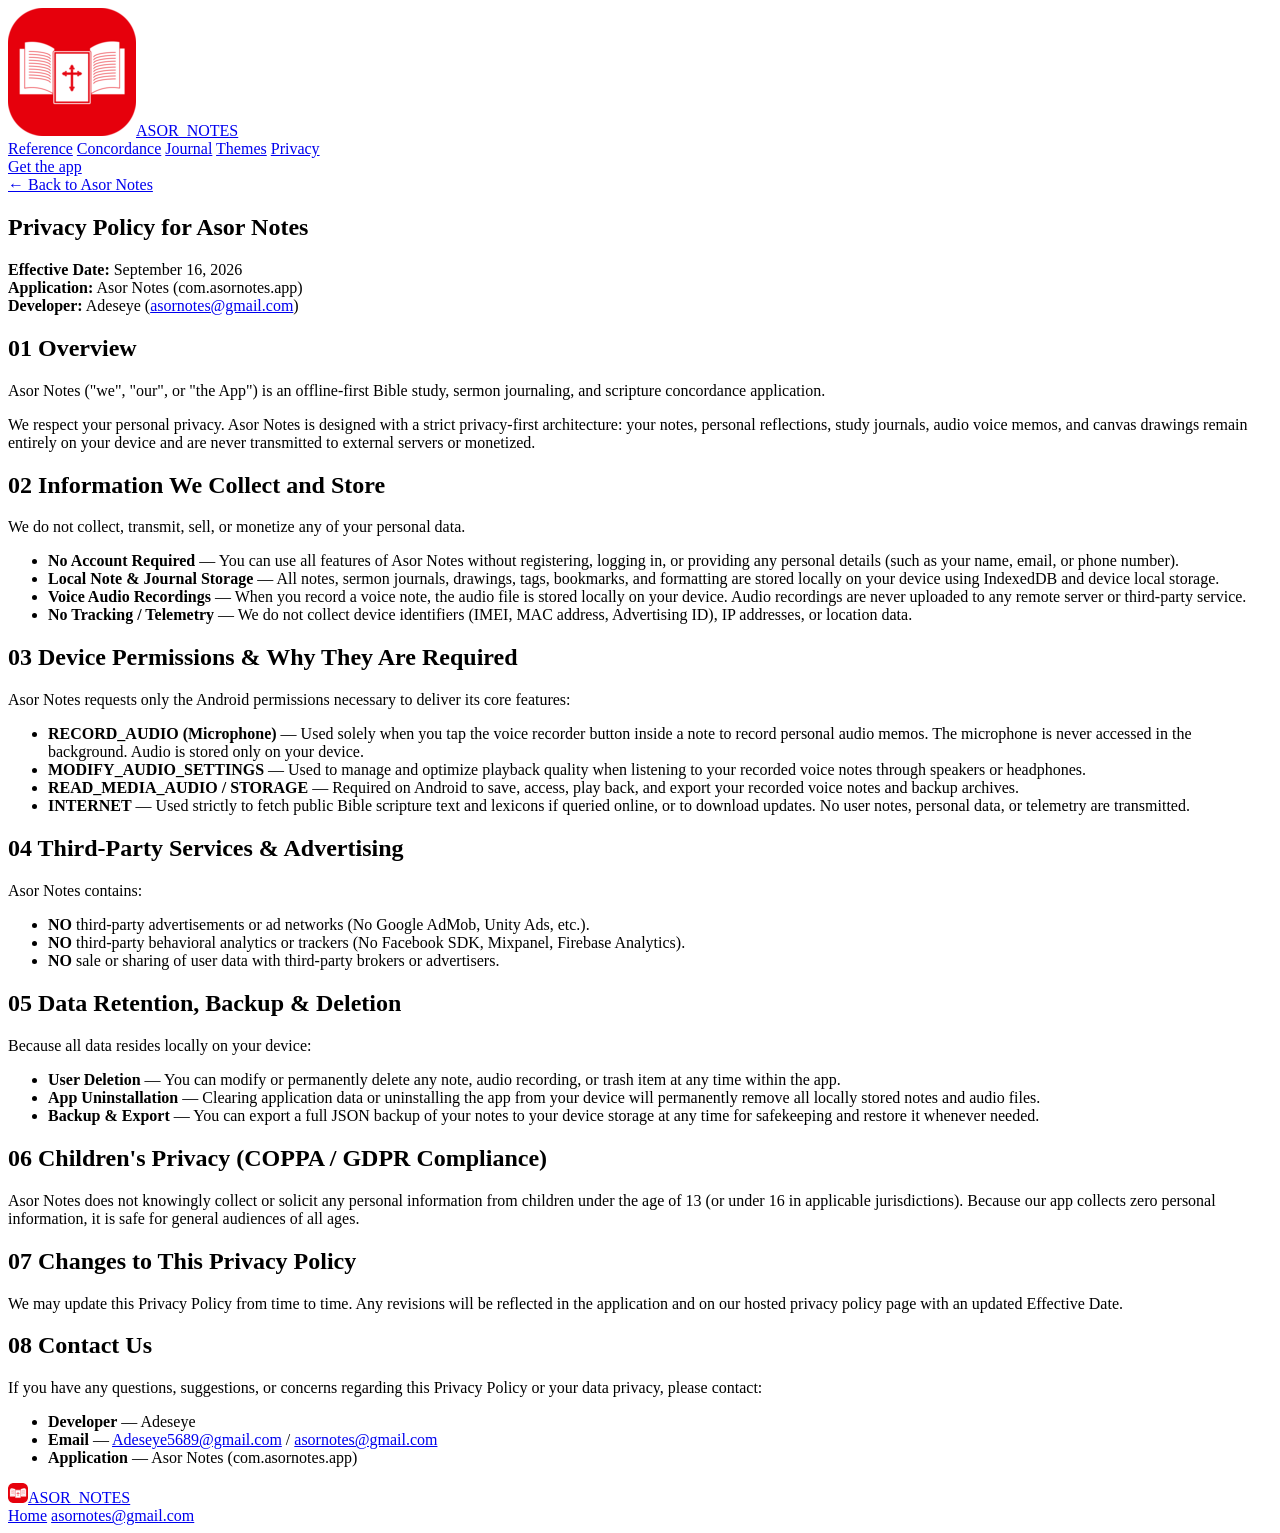
==== privacy.html @ 5d59c8ef "Add files via upload" ====
<!DOCTYPE html>
<html lang="en">
<head>
<meta charset="UTF-8">
<meta name="viewport" content="width=device-width, initial-scale=1.0">
<title>Privacy Policy — Asor Notes</title>
<meta name="description" content="Privacy Policy for Asor Notes — an offline-first Bible study, sermon journaling, and scripture concordance app that collects zero personal data.">
<link rel="icon" href="assets/logo.png">
<link rel="preconnect" href="https://fonts.googleapis.com">
<link rel="preconnect" href="https://fonts.gstatic.com" crossorigin>
<link href="https://fonts.googleapis.com/css2?family=Space+Grotesk:wght@500;600;700&family=Inter:wght@400;500;600&family=JetBrains+Mono:wght@500;600&display=swap" rel="stylesheet">
<link rel="stylesheet" href="styles.css">
</head>
<body>

<header class="site">
  <div class="nav">
    <a href="index.html" class="brand"><img class="mark" src="assets/logo.png" alt="Asor Notes logo">ASOR_NOTES</a>
    <nav class="links">
      <a href="index.html#scripture">Reference</a>
      <a href="index.html#lexicon">Concordance</a>
      <a href="index.html#journal">Journal</a>
      <a href="index.html#themes">Themes</a>
      <a href="index.html#privacy">Privacy</a>
    </nav>
    <a class="nav-cta" href="index.html#install">Get the app</a>
  </div>
</header>

<main>
  <section class="legal">
    <div class="wrap">
      <a class="back-link" href="index.html">← Back to Asor Notes</a>

      <h1>Privacy Policy for Asor Notes</h1>

      <div class="meta">
        <div><strong>Effective Date:</strong> September 16, 2026</div>
        <div><strong>Application:</strong> Asor Notes (com.asornotes.app)</div>
        <div><strong>Developer:</strong> Adeseye (<a class="inline" href="mailto:asornotes@gmail.com">asornotes@gmail.com</a>)</div>
      </div>

      <section class="clause">
        <h2><span class="n">01</span> Overview</h2>
        <p>Asor Notes ("we", "our", or "the App") is an offline-first Bible study, sermon journaling, and scripture concordance application.</p>
        <p>We respect your personal privacy. Asor Notes is designed with a strict privacy-first architecture: your notes, personal reflections, study journals, audio voice memos, and canvas drawings remain entirely on your device and are never transmitted to external servers or monetized.</p>
      </section>

      <section class="clause">
        <h2><span class="n">02</span> Information We Collect and Store</h2>
        <p>We do not collect, transmit, sell, or monetize any of your personal data.</p>
        <ul>
          <li><b>No Account Required</b> — You can use all features of Asor Notes without registering, logging in, or providing any personal details (such as your name, email, or phone number).</li>
          <li><b>Local Note &amp; Journal Storage</b> — All notes, sermon journals, drawings, tags, bookmarks, and formatting are stored locally on your device using IndexedDB and device local storage.</li>
          <li><b>Voice Audio Recordings</b> — When you record a voice note, the audio file is stored locally on your device. Audio recordings are never uploaded to any remote server or third-party service.</li>
          <li><b>No Tracking / Telemetry</b> — We do not collect device identifiers (IMEI, MAC address, Advertising ID), IP addresses, or location data.</li>
        </ul>
      </section>

      <section class="clause">
        <h2><span class="n">03</span> Device Permissions &amp; Why They Are Required</h2>
        <p>Asor Notes requests only the Android permissions necessary to deliver its core features:</p>
        <ul>
          <li><b>RECORD_AUDIO (Microphone)</b> — Used solely when you tap the voice recorder button inside a note to record personal audio memos. The microphone is never accessed in the background. Audio is stored only on your device.</li>
          <li><b>MODIFY_AUDIO_SETTINGS</b> — Used to manage and optimize playback quality when listening to your recorded voice notes through speakers or headphones.</li>
          <li><b>READ_MEDIA_AUDIO / STORAGE</b> — Required on Android to save, access, play back, and export your recorded voice notes and backup archives.</li>
          <li><b>INTERNET</b> — Used strictly to fetch public Bible scripture text and lexicons if queried online, or to download updates. No user notes, personal data, or telemetry are transmitted.</li>
        </ul>
      </section>

      <section class="clause">
        <h2><span class="n">04</span> Third-Party Services &amp; Advertising</h2>
        <p>Asor Notes contains:</p>
        <ul>
          <li><b>NO</b> third-party advertisements or ad networks (No Google AdMob, Unity Ads, etc.).</li>
          <li><b>NO</b> third-party behavioral analytics or trackers (No Facebook SDK, Mixpanel, Firebase Analytics).</li>
          <li><b>NO</b> sale or sharing of user data with third-party brokers or advertisers.</li>
        </ul>
      </section>

      <section class="clause">
        <h2><span class="n">05</span> Data Retention, Backup &amp; Deletion</h2>
        <p>Because all data resides locally on your device:</p>
        <ul>
          <li><b>User Deletion</b> — You can modify or permanently delete any note, audio recording, or trash item at any time within the app.</li>
          <li><b>App Uninstallation</b> — Clearing application data or uninstalling the app from your device will permanently remove all locally stored notes and audio files.</li>
          <li><b>Backup &amp; Export</b> — You can export a full JSON backup of your notes to your device storage at any time for safekeeping and restore it whenever needed.</li>
        </ul>
      </section>

      <section class="clause">
        <h2><span class="n">06</span> Children's Privacy (COPPA / GDPR Compliance)</h2>
        <p>Asor Notes does not knowingly collect or solicit any personal information from children under the age of 13 (or under 16 in applicable jurisdictions). Because our app collects zero personal information, it is safe for general audiences of all ages.</p>
      </section>

      <section class="clause">
        <h2><span class="n">07</span> Changes to This Privacy Policy</h2>
        <p>We may update this Privacy Policy from time to time. Any revisions will be reflected in the application and on our hosted privacy policy page with an updated Effective Date.</p>
      </section>

      <section class="clause">
        <h2><span class="n">08</span> Contact Us</h2>
        <p>If you have any questions, suggestions, or concerns regarding this Privacy Policy or your data privacy, please contact:</p>
        <ul>
          <li><b>Developer</b> — Adeseye</li>
          <li><b>Email</b> — <a class="inline" href="mailto:Adeseye5689@gmail.com">Adeseye5689@gmail.com</a> / <a class="inline" href="mailto:asornotes@gmail.com">asornotes@gmail.com</a></li>
          <li><b>Application</b> — Asor Notes (com.asornotes.app)</li>
        </ul>
      </section>

    </div>
  </section>
</main>

<footer>
  <div class="wrap">
    <a href="index.html" class="brand"><img class="mark" style="width:20px;height:20px;" src="assets/logo.png" alt="Asor Notes logo">ASOR_NOTES</a>
    <div class="foot-links">
      <a class="link" href="index.html">Home</a>
      <a class="link" href="mailto:asornotes@gmail.com">asornotes@gmail.com</a>
    </div>
  </div>
</footer>

</body>
</html>
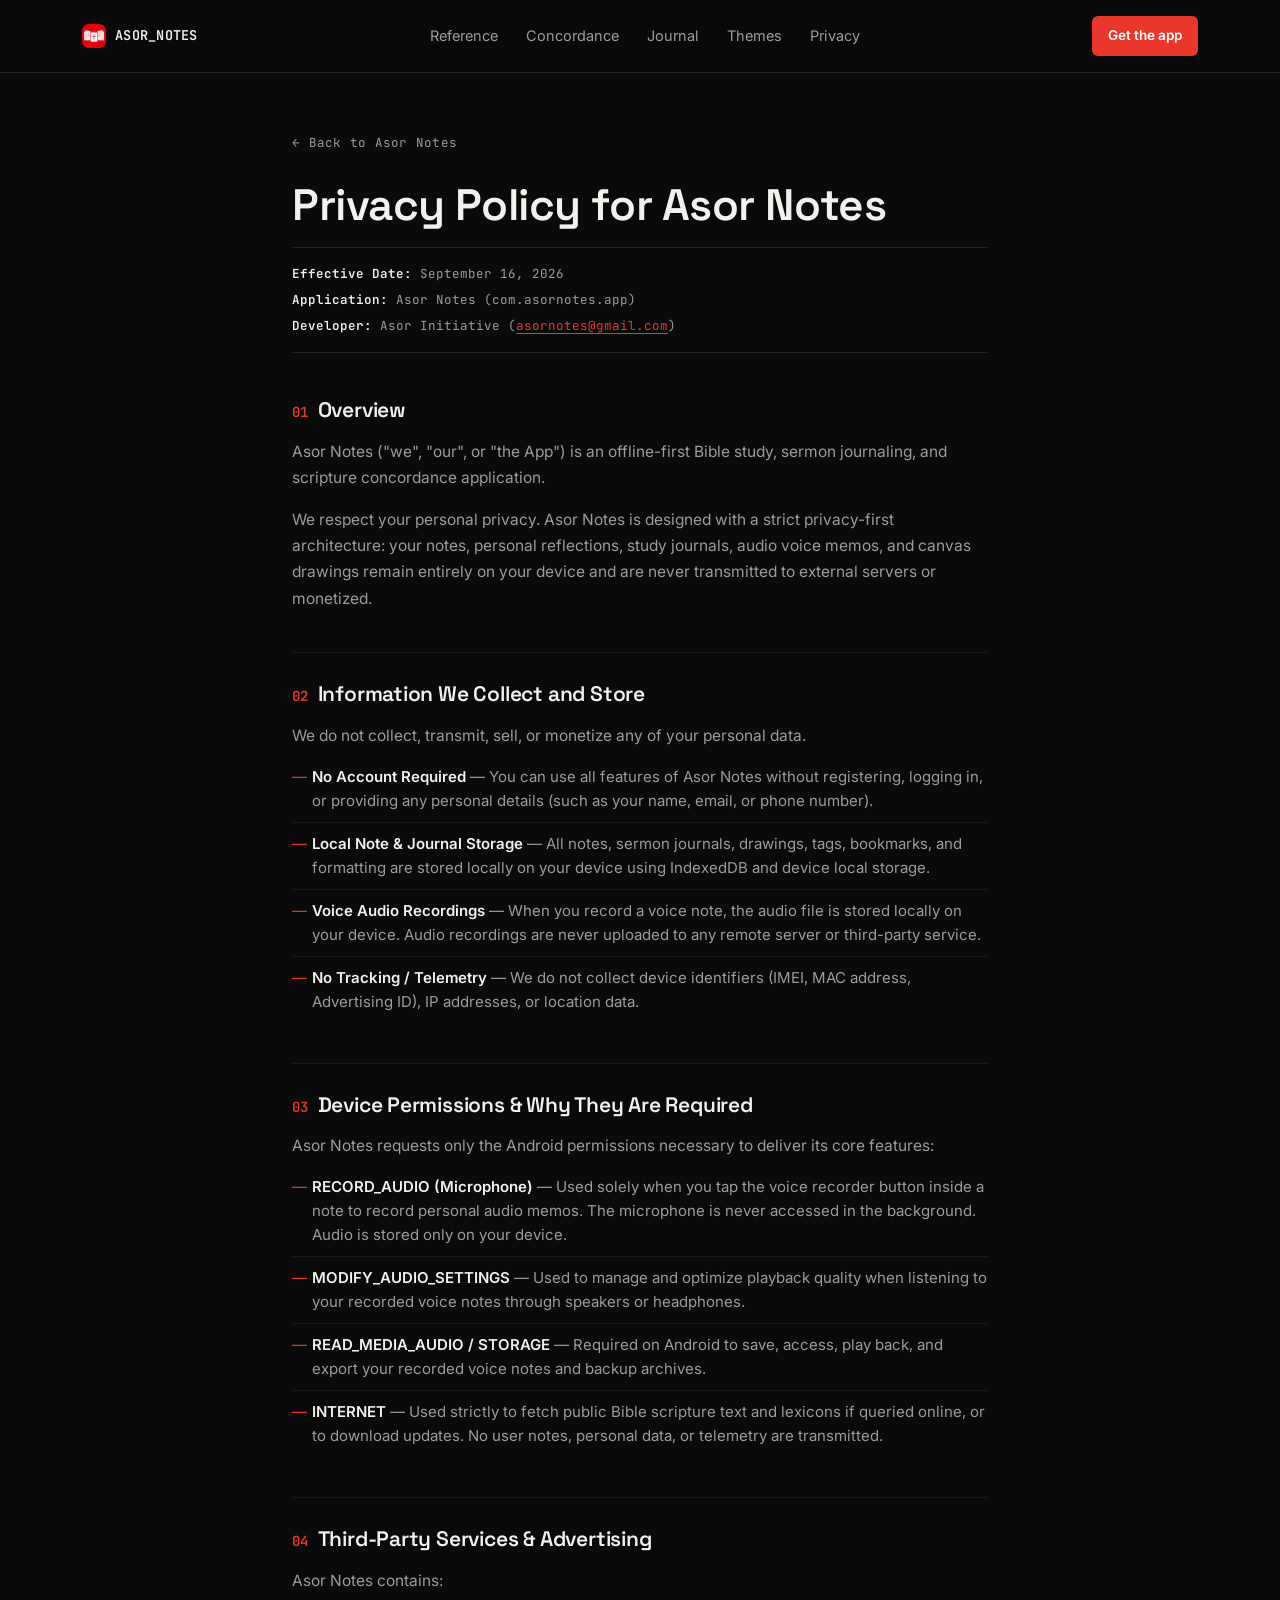
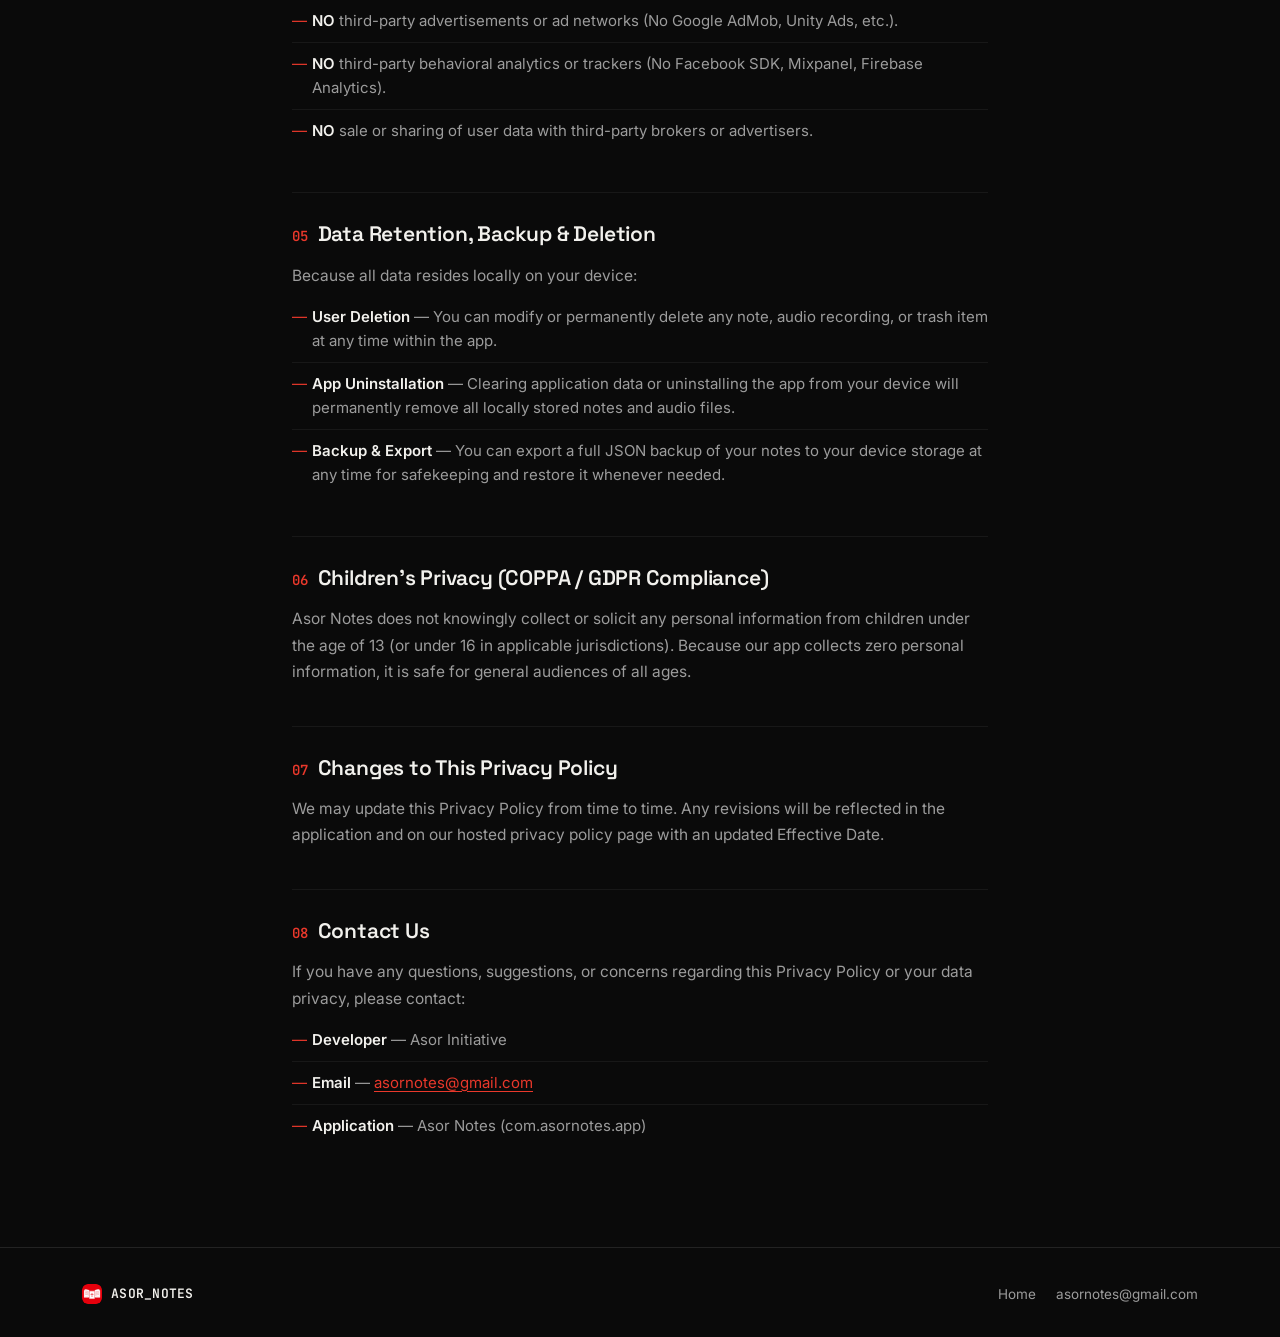
==== commit 37baf683: "Update privacy.html" ====
--- a/privacy.html
+++ b/privacy.html
@@ -37,7 +37,7 @@
       <div class="meta">
         <div><strong>Effective Date:</strong> September 16, 2026</div>
         <div><strong>Application:</strong> Asor Notes (com.asornotes.app)</div>
-        <div><strong>Developer:</strong> Adeseye (<a class="inline" href="mailto:asornotes@gmail.com">asornotes@gmail.com</a>)</div>
+        <div><strong>Developer:</strong> Asor Initiative (<a class="inline" href="mailto:asornotes@gmail.com">asornotes@gmail.com</a>)</div>
       </div>
 
       <section class="clause">
@@ -102,8 +102,8 @@
         <h2><span class="n">08</span> Contact Us</h2>
         <p>If you have any questions, suggestions, or concerns regarding this Privacy Policy or your data privacy, please contact:</p>
         <ul>
-          <li><b>Developer</b> — Adeseye</li>
-          <li><b>Email</b> — <a class="inline" href="mailto:Adeseye5689@gmail.com">Adeseye5689@gmail.com</a> / <a class="inline" href="mailto:asornotes@gmail.com">asornotes@gmail.com</a></li>
+          <li><b>Developer</b> — Asor Initiative</li>
+          <li><b>Email</b> —  <a class="inline" href="mailto:asornotes@gmail.com">asornotes@gmail.com</a></li>
           <li><b>Application</b> — Asor Notes (com.asornotes.app)</li>
         </ul>
       </section>
--- a/styles.css
+++ b/styles.css
@@ -0,0 +1,303 @@
+:root{
+    --bg:#0A0A0A;
+    --surface:#141414;
+    --surface-2:#1B1B1B;
+    --text:#F2F1ED;
+    --text-dim:#9C9C9C;
+    --text-dim-2:#707070;
+    --red:#E9382B;
+    --red-deep:#B3241D;
+    --chip-bg:#3D0B0C;
+    --chip-text:#F1B4AE;
+    --line: rgba(255,255,255,0.10);
+    --line-soft: rgba(255,255,255,0.06);
+    --max:1180px;
+  }
+  *{box-sizing:border-box;}
+  html{scroll-behavior:smooth;}
+  body{
+    margin:0;
+    background:var(--bg);
+    color:var(--text);
+    font-family:'Inter', sans-serif;
+    font-size:16px;
+    line-height:1.6;
+    -webkit-font-smoothing:antialiased;
+    overflow-x:hidden;
+  }
+  img{ max-width:100%; display:block; }
+  ::selection{ background: var(--red); color:#fff; }
+  a{ color:inherit; }
+  h1,h2,h3{
+    font-family:'Space Grotesk', sans-serif;
+    font-weight:600;
+    letter-spacing:-0.01em;
+    margin:0;
+    color:var(--text);
+  }
+  @media (prefers-reduced-motion: reduce){
+    *{ animation-duration:0.01ms !important; animation-iteration-count:1 !important; transition-duration:0.01ms !important; }
+  }
+  :focus-visible{ outline:2px solid var(--red); outline-offset:3px; }
+
+  .wrap{ max-width:var(--max); margin:0 auto; padding:0 20px; }
+  @media (min-width:640px){ .wrap{ padding:0 32px; } }
+
+  /* ---------- Nav ---------- */
+  header.site{
+    position:sticky; top:0; z-index:40;
+    background:rgba(10,10,10,0.86);
+    backdrop-filter: blur(8px);
+    border-bottom:1px solid var(--line);
+  }
+  .nav{
+    max-width:var(--max); margin:0 auto; padding:14px 20px;
+    display:flex; align-items:center; justify-content:space-between; gap:12px;
+  }
+  @media (min-width:640px){ .nav{ padding:16px 32px; } }
+  .brand{
+    display:flex; align-items:center; gap:9px;
+    font-family:'JetBrains Mono', monospace; font-weight:600; font-size:13.5px;
+    letter-spacing:0.02em;
+    color:var(--text); text-decoration:none; text-transform:uppercase;
+  }
+  .brand .mark{ width:24px; height:24px; border-radius:6px; flex-shrink:0; }
+  nav.links{ display:none; gap:28px; font-family:'Inter',sans-serif; font-size:14.5px; }
+  nav.links a{ text-decoration:none; color:var(--text-dim); transition:color .15s ease; }
+  nav.links a:hover{ color:var(--text); }
+  @media (min-width:900px){ nav.links{ display:flex; } }
+  .nav-cta{
+    font-size:13.5px; padding:9px 16px; border-radius:6px;
+    background:var(--red); color:#fff !important;
+    text-decoration:none; font-family:'Inter',sans-serif; font-weight:600;
+    white-space:nowrap; flex-shrink:0;
+    transition: background .15s ease;
+  }
+  .nav-cta:hover{ background:var(--red-deep); }
+
+  /* ---------- Timecode section label ---------- */
+  .timecode{
+    display:flex; align-items:center; gap:14px;
+    max-width:var(--max); margin:0 auto; padding:0 20px;
+    font-family:'JetBrains Mono', monospace; font-size:12.5px;
+    color:var(--text-dim-2); letter-spacing:0.04em; text-transform:uppercase;
+  }
+  @media (min-width:640px){ .timecode{ padding:0 32px; font-size:13px; } }
+  .timecode .tc-num{ color:var(--red); flex-shrink:0; }
+  .timecode .tc-line{ flex:1; height:1px; background:var(--line); }
+  .timecode .tc-label{ flex-shrink:0; white-space:nowrap; overflow:hidden; text-overflow:ellipsis; }
+
+  /* ---------- Hero ---------- */
+  .hero{ padding:52px 0 44px; }
+  @media (min-width:900px){ .hero{ padding:88px 0 60px; } }
+  .hero .wrap{ display:grid; grid-template-columns:1fr; gap:36px; }
+  @media (min-width:900px){ .hero .wrap{ grid-template-columns:1.05fr 0.85fr; gap:56px; align-items:center; } }
+
+  .status-line{
+    display:flex; align-items:center; gap:9px;
+    font-family:'JetBrains Mono', monospace; font-size:12.5px; color:var(--text-dim);
+    letter-spacing:0.03em; text-transform:uppercase; margin-bottom:18px;
+  }
+  .status-line .dot{ width:7px; height:7px; border-radius:50%; background:var(--red); flex-shrink:0; box-shadow:0 0 8px var(--red); }
+
+  .hero h1{
+    font-size:clamp(32px, 7vw, 58px);
+    line-height:1.08;
+  }
+  .hero h1 .accent{ color:var(--red); }
+  .hero p.lede{
+    font-size:clamp(16px, 2vw, 19px); color:var(--text-dim); max-width:46ch; margin-top:18px;
+  }
+
+  .hero-detect{
+    margin-top:26px; font-family:'JetBrains Mono', monospace; font-size:clamp(14px,2vw,16px);
+    color:var(--text-dim); min-height:30px; position:relative;
+  }
+  .hero-detect .chip{
+    display:inline-block; padding:3px 11px; border-radius:20px;
+    background: var(--chip-bg); color:var(--chip-text); border:1px solid rgba(241,180,174,0.3);
+    font-family:'Inter', sans-serif; font-size:14px; font-weight:600;
+    opacity:0; transform: translateY(3px) scale(0.94);
+    transition: opacity .5s ease, transform .5s cubic-bezier(.2,.9,.3,1.2);
+  }
+  .hero-detect .chip.on{ opacity:1; transform:translateY(0) scale(1); }
+  .hero-detect .plain{ transition: opacity .35s ease; }
+  .hero-detect .plain.gone{ opacity:0; position:absolute; }
+
+  .cta-row{ margin-top:30px; display:flex; gap:14px; flex-wrap:wrap; align-items:center; }
+  .btn-primary{
+    background:var(--red); color:#fff; text-decoration:none;
+    padding:13px 24px; border-radius:7px; font-family:'Inter',sans-serif; font-weight:600; font-size:14.5px;
+    display:inline-block; transition: background .15s ease, transform .15s ease;
+  }
+  .btn-primary:hover{ background:var(--red-deep); transform: translateY(-1px); }
+  .btn-ghost{
+    color:var(--text); text-decoration:none; font-family:'Inter',sans-serif; font-weight:500; font-size:14.5px;
+    border-bottom:1px solid var(--text-dim-2); padding-bottom:2px;
+  }
+  .btn-ghost:hover{ color:var(--red); border-color:var(--red); }
+
+  .stat-row{
+    margin-top:40px; display:grid; grid-template-columns:repeat(3,1fr); gap:14px;
+    border-top:1px solid var(--line); padding-top:22px; max-width:480px;
+  }
+  .stat-row .stat .num{ font-family:'JetBrains Mono',monospace; font-size:clamp(18px,3.5vw,24px); color:var(--text); font-weight:600; }
+  .stat-row .stat .lbl{ font-size:11.5px; color:var(--text-dim-2); text-transform:uppercase; letter-spacing:0.03em; margin-top:3px; }
+
+  .hero-shot{ display:flex; justify-content:center; }
+  .phone{
+    width:min(300px, 78vw);
+    border-radius:24px;
+    background:var(--surface);
+    border:1px solid var(--line);
+    padding:9px;
+    box-shadow: 0 30px 60px -30px rgba(0,0,0,0.8), 0 0 0 1px rgba(233,56,43,0.06);
+  }
+  .phone img{ border-radius:17px; }
+
+  /* ---------- Feature sections ---------- */
+  section.feature{ padding:52px 0; }
+  @media (min-width:900px){ section.feature{ padding:88px 0; } }
+  section.feature .wrap{ display:grid; grid-template-columns:1fr; gap:30px; }
+  @media (min-width:900px){ section.feature .wrap{ grid-template-columns:1fr 1fr; gap:60px; align-items:center; } }
+  .feature .wrap > .copy{ order:1; }
+  .feature .wrap > .media{ order:2; }
+  @media (min-width:900px){
+    section.feature.reverse .wrap > .copy{ order:2; }
+    section.feature.reverse .wrap > .media{ order:1; }
+  }
+
+  .feature .head{ margin-top:16px; }
+  .feature h2{ font-size:clamp(24px, 4.4vw, 36px); line-height:1.14; margin-bottom:14px; }
+  .feature p{ color:var(--text-dim); font-size:clamp(15px,1.8vw,17px); max-width:48ch; }
+  .feature ul{ margin:18px 0 0; padding:0; list-style:none; }
+  .feature ul li{
+    padding:12px 0 12px 22px; position:relative; color:var(--text-dim); font-size:15.5px;
+    border-top:1px solid var(--line-soft);
+  }
+  .feature ul li:first-child{ border-top:none; padding-top:0; }
+  .feature ul li::before{
+    content:"→"; position:absolute; left:0; top:12px; color:var(--red); font-family:'JetBrains Mono',monospace; font-size:14px;
+  }
+  .feature ul li b{ color:var(--text); font-weight:600; }
+
+  .shot-pair{ display:grid; grid-template-columns:1fr 1fr; gap:12px; }
+  .shot-card{
+    border-radius:12px; overflow:hidden;
+    border:1px solid var(--line);
+    box-shadow: 0 20px 44px -26px rgba(0,0,0,0.7);
+  }
+  .shot-single{ display:flex; justify-content:center; }
+  .shot-single .shot-card{ max-width:280px; width:100%; }
+
+  /* ---------- Alt surface band ---------- */
+  section.band{ background:var(--surface); border-top:1px solid var(--line); border-bottom:1px solid var(--line); }
+
+  /* ---------- Themes ---------- */
+  section.themes{ padding:52px 0; text-align:center; }
+  @media (min-width:900px){ section.themes{ padding:88px 0; } }
+  section.themes h2{ font-size:clamp(24px,4.4vw,36px); }
+  section.themes p.lede{ color:var(--text-dim); max-width:52ch; margin:14px auto 0; font-size:15.5px; }
+  .swatch-grid{ margin-top:38px; display:grid; grid-template-columns:repeat(2,1fr); gap:14px; }
+  @media (min-width:640px){ .swatch-grid{ grid-template-columns:repeat(4,1fr); gap:18px; } }
+  .swatch{
+    border-radius:12px; padding:20px 16px 18px; text-align:left;
+    border:1px solid rgba(255,255,255,0.08);
+  }
+  .swatch .name{ font-family:'Space Grotesk',sans-serif; font-weight:600; font-size:15px; margin-bottom:5px; }
+  .swatch .sample{ font-size:12px; opacity:0.8; line-height:1.4; }
+  .swatch .chip-demo{
+    display:inline-block; margin-top:12px; font-size:11.5px; padding:3px 9px; border-radius:14px;
+    font-family:'Inter',sans-serif; font-weight:600;
+  }
+  .swatch.light{ background:#F5F5F3; color:#1A1A1A; }
+  .swatch.light .chip-demo{ background:#FFE3E0; color:#AE241C; }
+  .swatch.dark{ background:#0F0F0F; color:#EDEDED; border-color:rgba(255,255,255,0.1); }
+  .swatch.dark .chip-demo{ background:#3D0B0C; color:#F1B4AE; }
+  .swatch.sepia{ background:#E7D2AC; color:#3B2A17; }
+  .swatch.sepia .chip-demo{ background:#8C4B24; color:#F3E4C9; }
+  .swatch.navyth{ background:#0B132A; color:#DCE1EF; }
+  .swatch.navyth .chip-demo{ background:#3E0D13; color:#F1B4AE; }
+
+  /* ---------- Process ---------- */
+  section.process{ padding:52px 0; }
+  @media (min-width:900px){ section.process{ padding:88px 0; } }
+  .process-grid{
+    margin-top:38px; display:grid; grid-template-columns:1fr; gap:0;
+    border-top:1px solid var(--line);
+  }
+  @media (min-width:700px){ .process-grid{ grid-template-columns:repeat(4,1fr); gap:0; } }
+  .p-step{
+    padding:22px 18px 22px 0; border-bottom:1px solid var(--line);
+  }
+  @media (min-width:700px){
+    .p-step{ border-right:1px solid var(--line); border-bottom:none; padding:24px 20px; }
+    .p-step:last-child{ border-right:none; }
+  }
+  .p-step .idx{ font-family:'JetBrains Mono',monospace; color:var(--red); font-size:13px; }
+  .p-step h3{ font-size:17px; margin:10px 0 8px; }
+  .p-step p{ color:var(--text-dim); font-size:14.5px; margin:0; }
+
+  /* ---------- Install / GET ---------- */
+  section.install{ padding:60px 0; text-align:center; }
+  @media (min-width:900px){ section.install{ padding:100px 0; } }
+  .install h2{ font-size:clamp(26px,5vw,42px); max-width:20ch; margin:0 auto; }
+  .install p{ color:var(--text-dim); max-width:54ch; margin:16px auto 0; font-size:15.5px; }
+  .store-row{ margin:36px auto 0; display:flex; gap:14px; justify-content:center; flex-wrap:wrap; }
+  .btn-store{
+    display:flex; align-items:center; gap:11px;
+    padding:12px 20px; border-radius:9px;
+    font-family:'Inter',sans-serif; text-decoration:none;
+    background:var(--text); color:var(--bg);
+    transition: background .15s ease, transform .15s ease;
+  }
+  a.btn-store:hover{ background:var(--red); color:#fff; transform: translateY(-1px); }
+  .btn-store span{ display:flex; flex-direction:column; line-height:1.25; text-align:left; font-size:15px; font-weight:600; }
+  .btn-store small{ font-size:11px; font-weight:400; opacity:0.75; text-transform:none; }
+  .btn-store.soon{ background:transparent; color:var(--text-dim); border:1px solid var(--line); cursor:default; }
+  .soon-note{ margin-top:22px !important; font-family:'Inter',sans-serif; font-size:13.5px !important; }
+  .soon-note a{ color:var(--red); text-decoration:underline; text-underline-offset:3px; }
+
+  /* ---------- Footer ---------- */
+  footer{ padding:36px 0 32px; font-family:'Inter',sans-serif; font-size:13.5px; color:var(--text-dim); border-top:1px solid var(--line); }
+  footer .wrap{ display:flex; justify-content:space-between; align-items:center; flex-wrap:wrap; gap:14px; }
+  footer .brand{ font-size:13px; }
+  footer .foot-links{ display:flex; gap:20px; }
+  footer a.link{ color:var(--text-dim); text-decoration:none; }
+  footer a.link:hover{ color:var(--red); }
+
+/* ---------- Legal / Privacy Policy page ---------- */
+.legal{ padding:44px 0 80px; }
+@media (min-width:900px){ .legal{ padding:56px 0 100px; } }
+.legal .wrap{ max-width:760px; }
+.back-link{
+  display:inline-flex; align-items:center; gap:8px;
+  font-family:'JetBrains Mono', monospace; font-size:12.5px; color:var(--text-dim);
+  text-decoration:none; margin-bottom:28px; letter-spacing:0.02em;
+}
+.back-link:hover{ color:var(--red); }
+.legal h1{ font-size:clamp(28px, 6vw, 44px); line-height:1.1; margin-bottom:18px; }
+.legal .meta{
+  font-family:'JetBrains Mono', monospace; font-size:12.5px; color:var(--text-dim);
+  border-top:1px solid var(--line); border-bottom:1px solid var(--line);
+  padding:16px 0; margin-bottom:40px; display:grid; gap:6px;
+}
+.legal .meta strong{ color:var(--text); font-weight:600; }
+.legal section.clause{ margin-top:40px; }
+.legal section.clause:first-of-type{ margin-top:0; }
+.legal h2{
+  font-size:clamp(18px,2.6vw,21px); display:flex; align-items:baseline; gap:10px;
+  border-top:1px solid var(--line-soft); padding-top:24px;
+}
+.legal section.clause:first-of-type h2{ border-top:none; padding-top:0; }
+.legal h2 .n{ font-family:'JetBrains Mono', monospace; color:var(--red); font-size:14px; flex-shrink:0; }
+.legal p{ color:var(--text-dim); font-size:15.5px; margin-top:12px; line-height:1.7; }
+.legal ul{ margin:14px 0 0; padding:0; list-style:none; }
+.legal ul li{
+  padding:9px 0 9px 20px; position:relative; color:var(--text-dim); font-size:15px;
+  border-top:1px solid var(--line-soft);
+}
+.legal ul li:first-child{ border-top:none; padding-top:0; }
+.legal ul li::before{ content:"—"; position:absolute; left:0; color:var(--red); }
+.legal ul li b{ color:var(--text); font-weight:600; }
+.legal a.inline{ color:var(--red); text-decoration:underline; text-underline-offset:3px; }
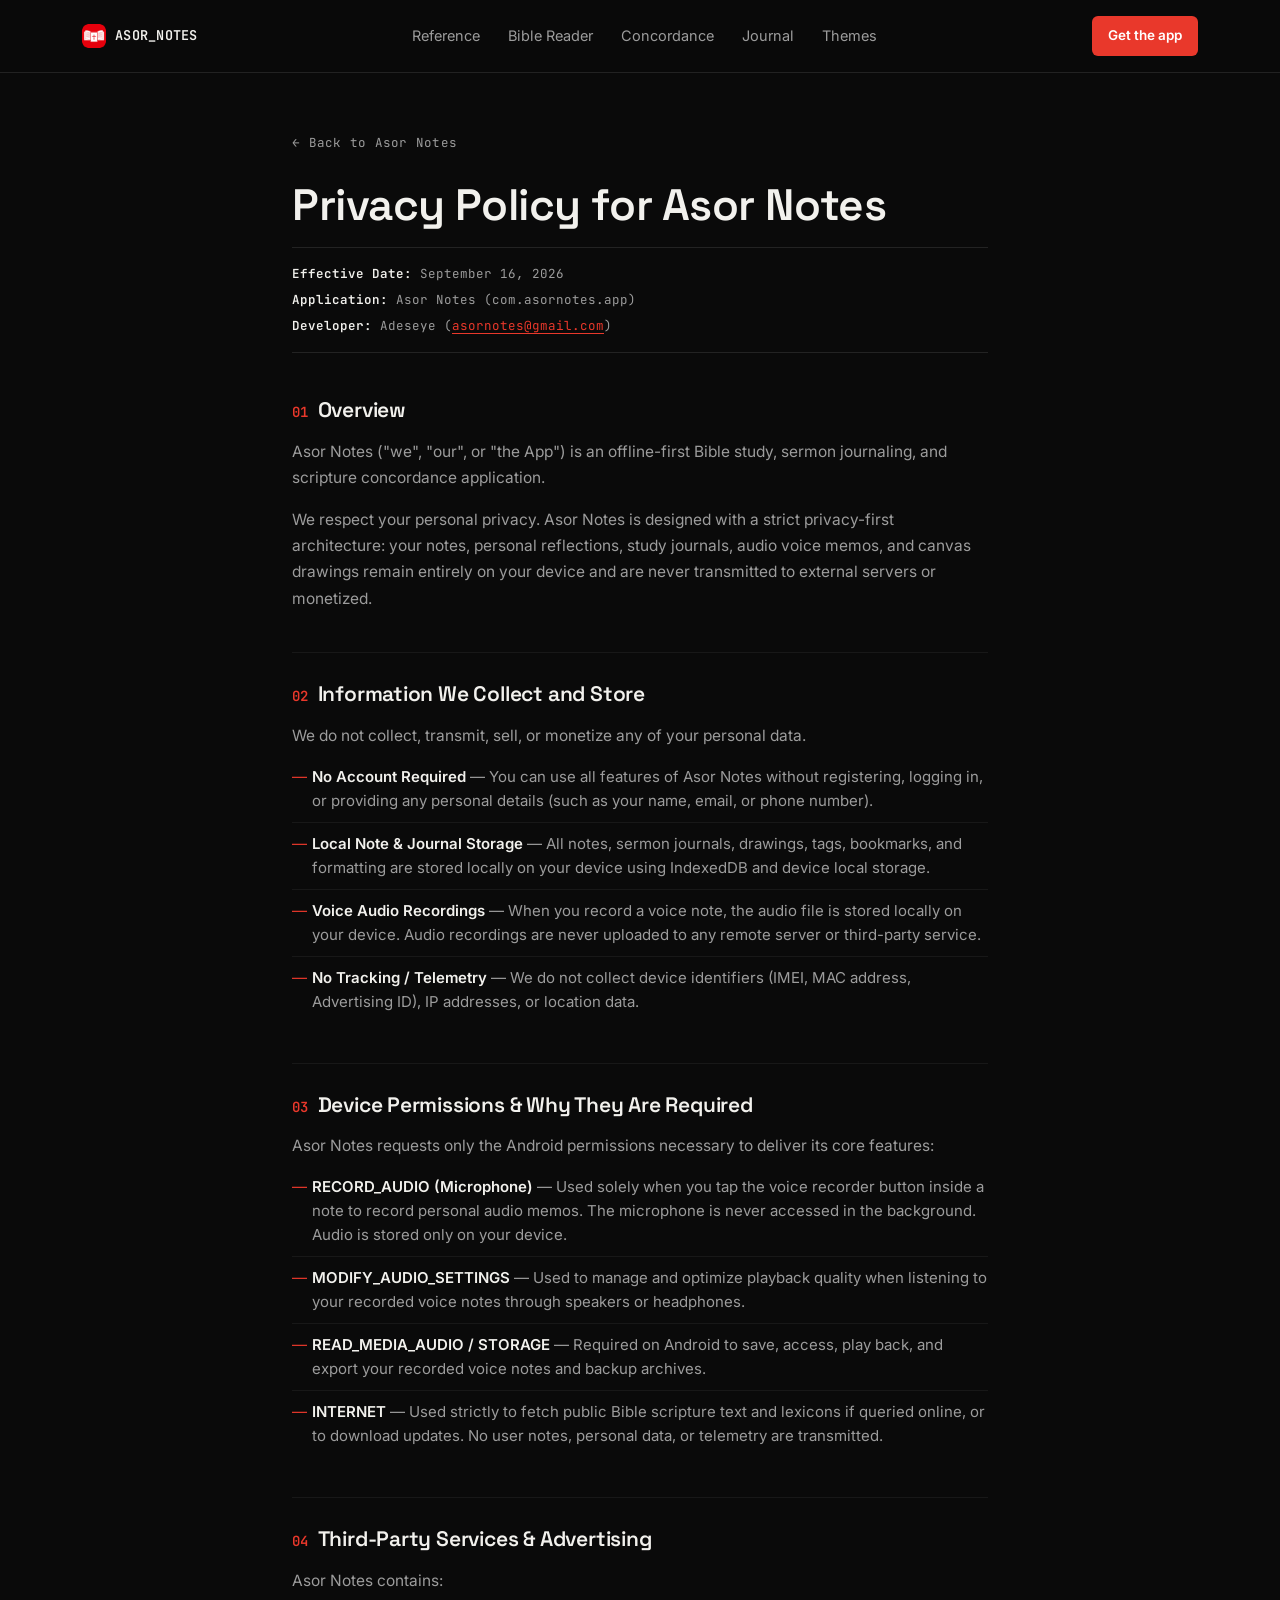
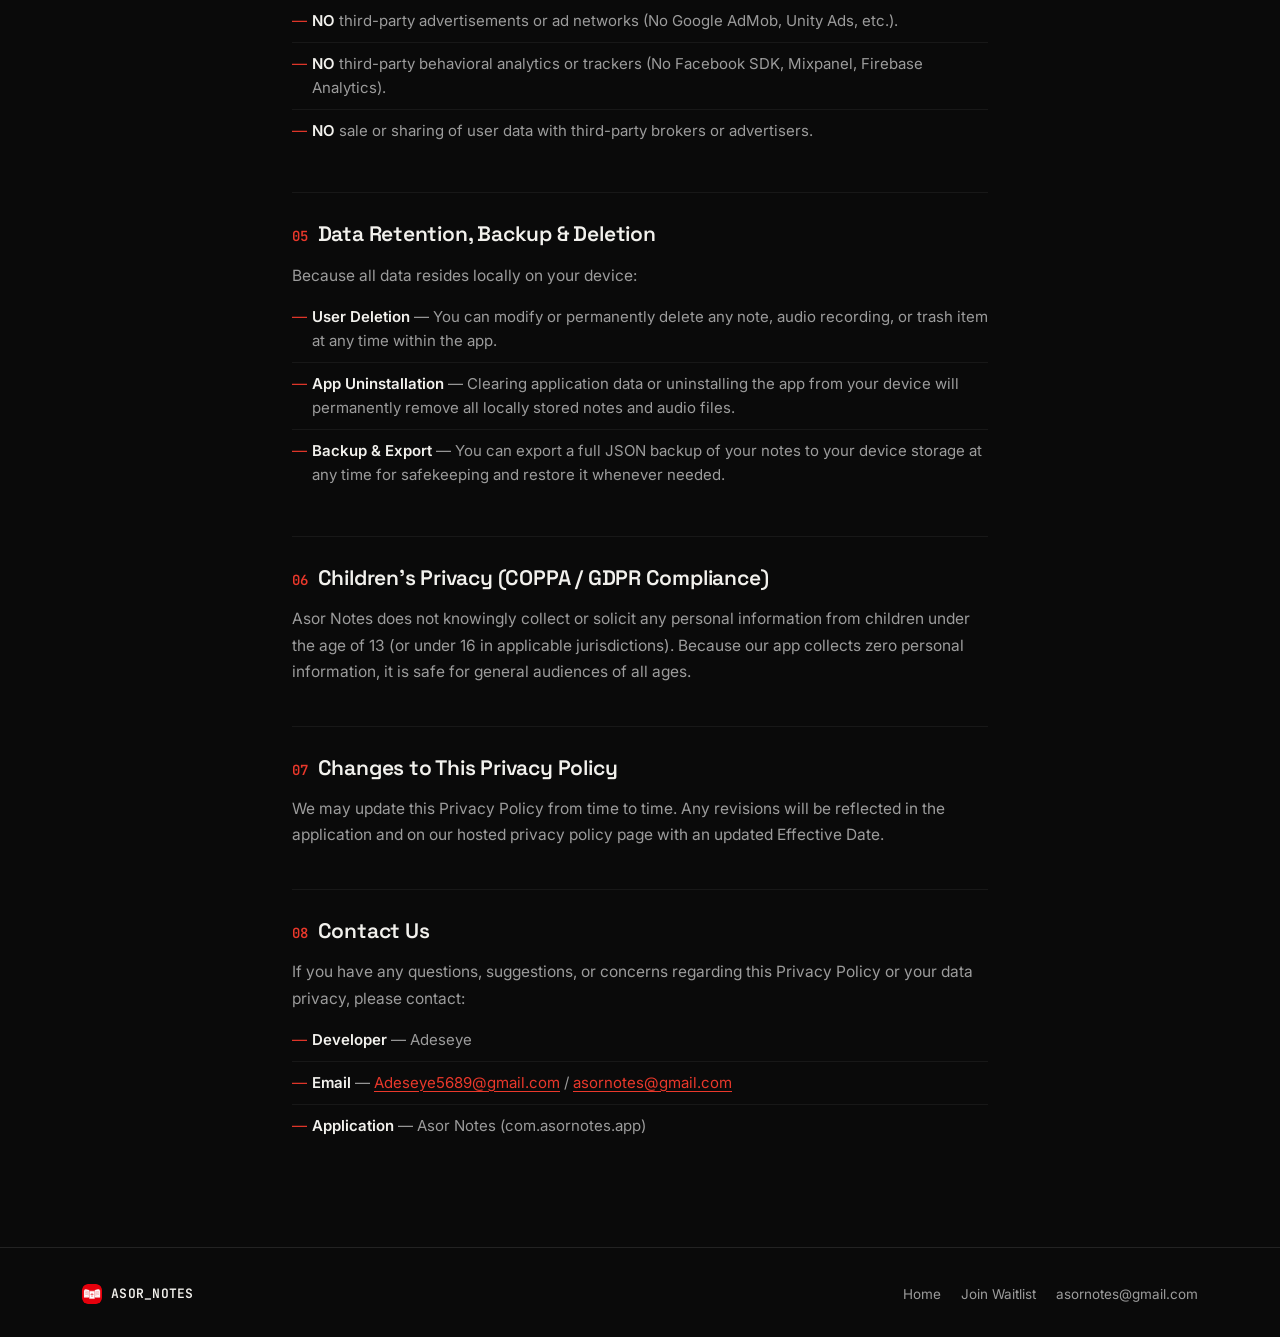
==== commit 64858339: "Add files via upload" ====
--- a/privacy.html
+++ b/privacy.html
@@ -18,10 +18,10 @@
     <a href="index.html" class="brand"><img class="mark" src="assets/logo.png" alt="Asor Notes logo">ASOR_NOTES</a>
     <nav class="links">
       <a href="index.html#scripture">Reference</a>
+      <a href="index.html#reader">Bible Reader</a>
       <a href="index.html#lexicon">Concordance</a>
       <a href="index.html#journal">Journal</a>
       <a href="index.html#themes">Themes</a>
-      <a href="index.html#privacy">Privacy</a>
     </nav>
     <a class="nav-cta" href="index.html#install">Get the app</a>
   </div>
@@ -37,7 +37,7 @@
       <div class="meta">
         <div><strong>Effective Date:</strong> September 16, 2026</div>
         <div><strong>Application:</strong> Asor Notes (com.asornotes.app)</div>
-        <div><strong>Developer:</strong> Asor Initiative (<a class="inline" href="mailto:asornotes@gmail.com">asornotes@gmail.com</a>)</div>
+        <div><strong>Developer:</strong> Adeseye (<a class="inline" href="mailto:asornotes@gmail.com">asornotes@gmail.com</a>)</div>
       </div>
 
       <section class="clause">
@@ -102,8 +102,8 @@
         <h2><span class="n">08</span> Contact Us</h2>
         <p>If you have any questions, suggestions, or concerns regarding this Privacy Policy or your data privacy, please contact:</p>
         <ul>
-          <li><b>Developer</b> — Asor Initiative</li>
-          <li><b>Email</b> —  <a class="inline" href="mailto:asornotes@gmail.com">asornotes@gmail.com</a></li>
+          <li><b>Developer</b> — Adeseye</li>
+          <li><b>Email</b> — <a class="inline" href="mailto:Adeseye5689@gmail.com">Adeseye5689@gmail.com</a> / <a class="inline" href="mailto:asornotes@gmail.com">asornotes@gmail.com</a></li>
           <li><b>Application</b> — Asor Notes (com.asornotes.app)</li>
         </ul>
       </section>
@@ -117,6 +117,7 @@
     <a href="index.html" class="brand"><img class="mark" style="width:20px;height:20px;" src="assets/logo.png" alt="Asor Notes logo">ASOR_NOTES</a>
     <div class="foot-links">
       <a class="link" href="index.html">Home</a>
+      <a class="link" href="waitlist.html">Join Waitlist</a>
       <a class="link" href="mailto:asornotes@gmail.com">asornotes@gmail.com</a>
     </div>
   </div>
--- a/styles.css
+++ b/styles.css
@@ -301,3 +301,42 @@
 .legal ul li::before{ content:"—"; position:absolute; left:0; color:var(--red); }
 .legal ul li b{ color:var(--text); font-weight:600; }
 .legal a.inline{ color:var(--red); text-decoration:underline; text-underline-offset:3px; }
+
+/* ---------- Waitlist page ---------- */
+.waitlist-hero{ padding:56px 0 40px; text-align:center; }
+@media (min-width:900px){ .waitlist-hero{ padding:80px 0 56px; } }
+.waitlist-hero .wrap{ max-width:560px; }
+.waitlist-hero h1{ font-size:clamp(28px, 6vw, 44px); line-height:1.12; }
+.waitlist-hero p.lede{ color:var(--text-dim); font-size:15.5px; margin-top:16px; }
+
+.waitlist-form{
+  display:flex; gap:10px; max-width:440px; margin:30px auto 0; flex-wrap:wrap; justify-content:center;
+}
+.waitlist-form input[type="email"]{
+  flex:1 1 230px; padding:13px 16px; border-radius:8px; border:1px solid var(--line);
+  background:var(--surface); color:var(--text); font-family:'Inter',sans-serif; font-size:15px;
+}
+.waitlist-form input[type="email"]::placeholder{ color:var(--text-dim-2); }
+.waitlist-form input[type="email"]:focus{ outline:2px solid var(--red); outline-offset:2px; border-color:var(--red); }
+.waitlist-form button{
+  background:var(--red); color:#fff; border:none; padding:13px 22px; border-radius:8px;
+  font-family:'Inter',sans-serif; font-weight:600; font-size:14.5px; cursor:pointer;
+  transition: background .15s ease;
+}
+.waitlist-form button:hover{ background:var(--red-deep); }
+.waitlist-form button:disabled{ opacity:0.6; cursor:default; }
+.hp-field{ position:absolute; left:-9999px; width:1px; height:1px; overflow:hidden; }
+
+.waitlist-status{
+  margin-top:18px; font-family:'JetBrains Mono', monospace; font-size:13.5px; min-height:18px;
+}
+.waitlist-status.ok{ color:#8FD99B; }
+.waitlist-status.err{ color:#F0958B; }
+
+.waitlist-note{ margin-top:18px; font-size:13px; color:var(--text-dim-2); }
+.waitlist-note a{ color:var(--text-dim); text-decoration:underline; text-underline-offset:3px; }
+
+.waitlist-store-note{
+  margin-top:48px; padding-top:32px; border-top:1px solid var(--line);
+  font-family:'JetBrains Mono', monospace; font-size:12.5px; color:var(--text-dim-2);
+}
